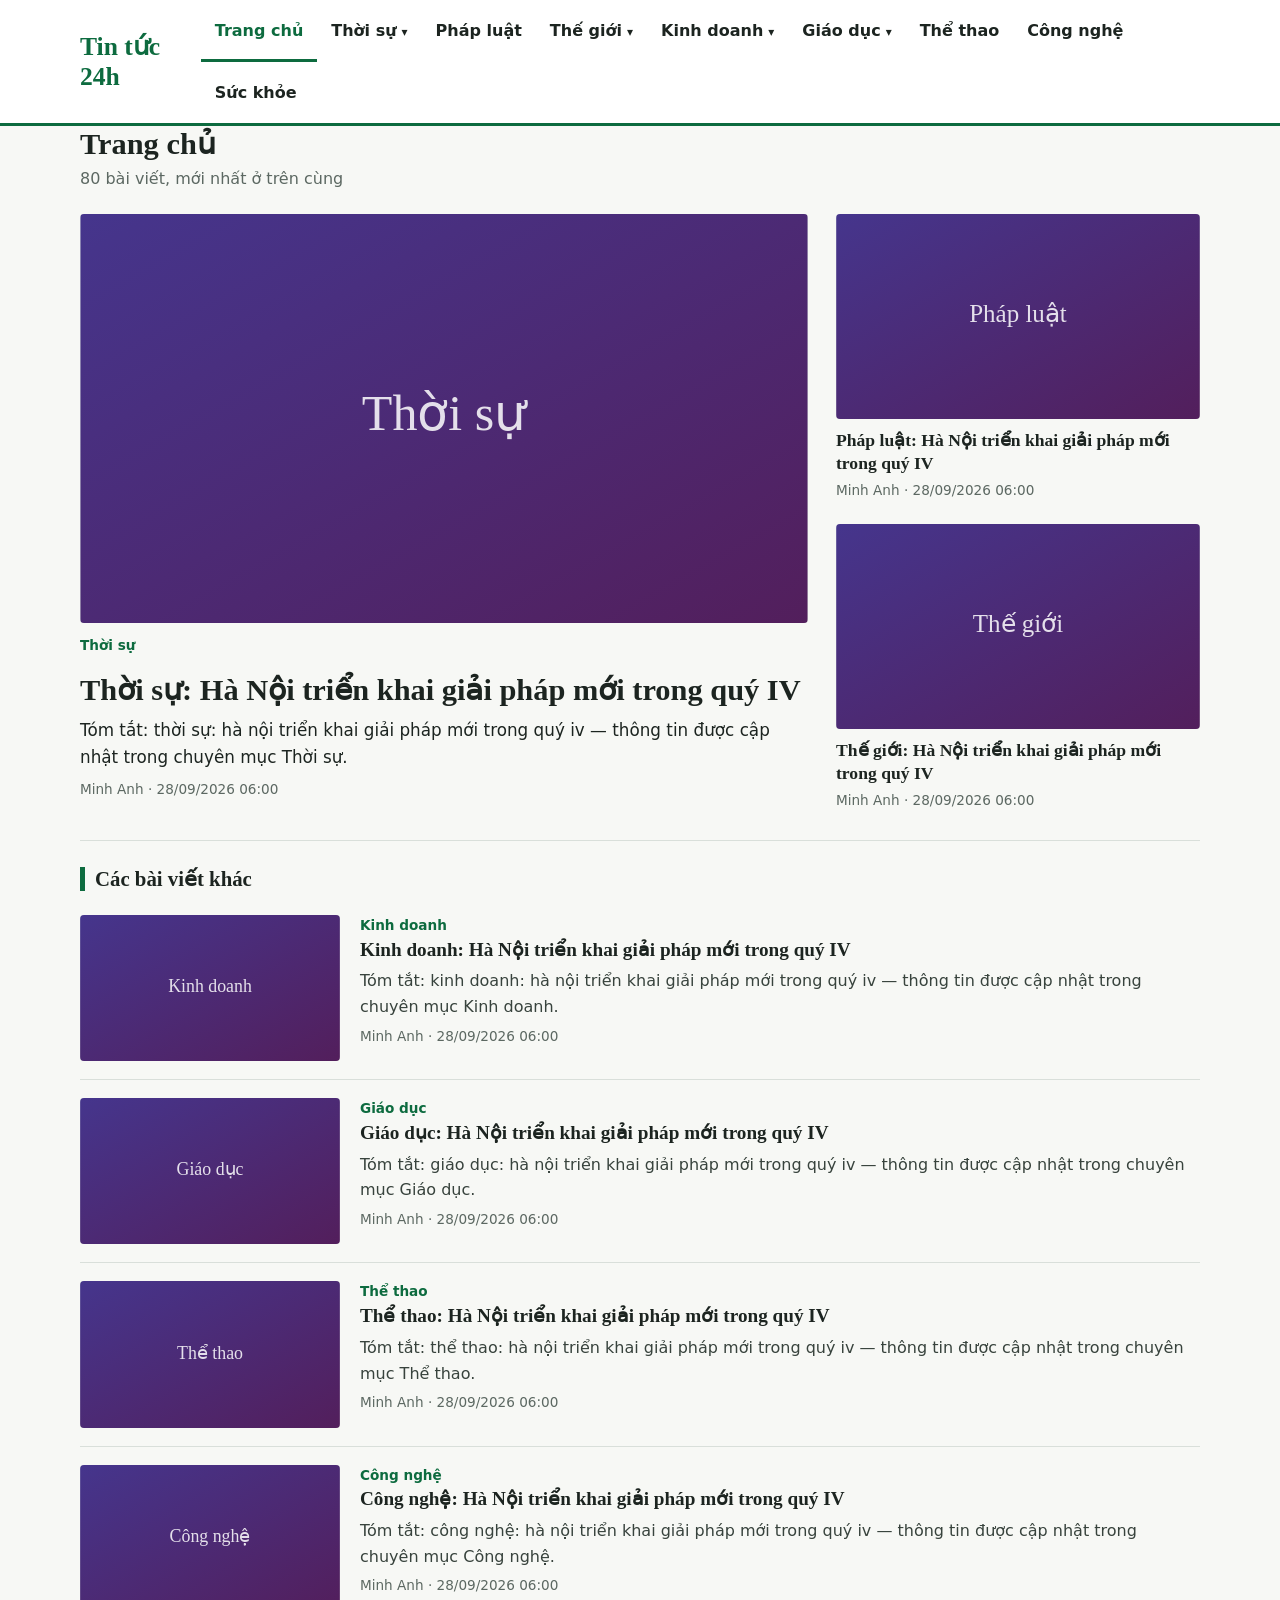
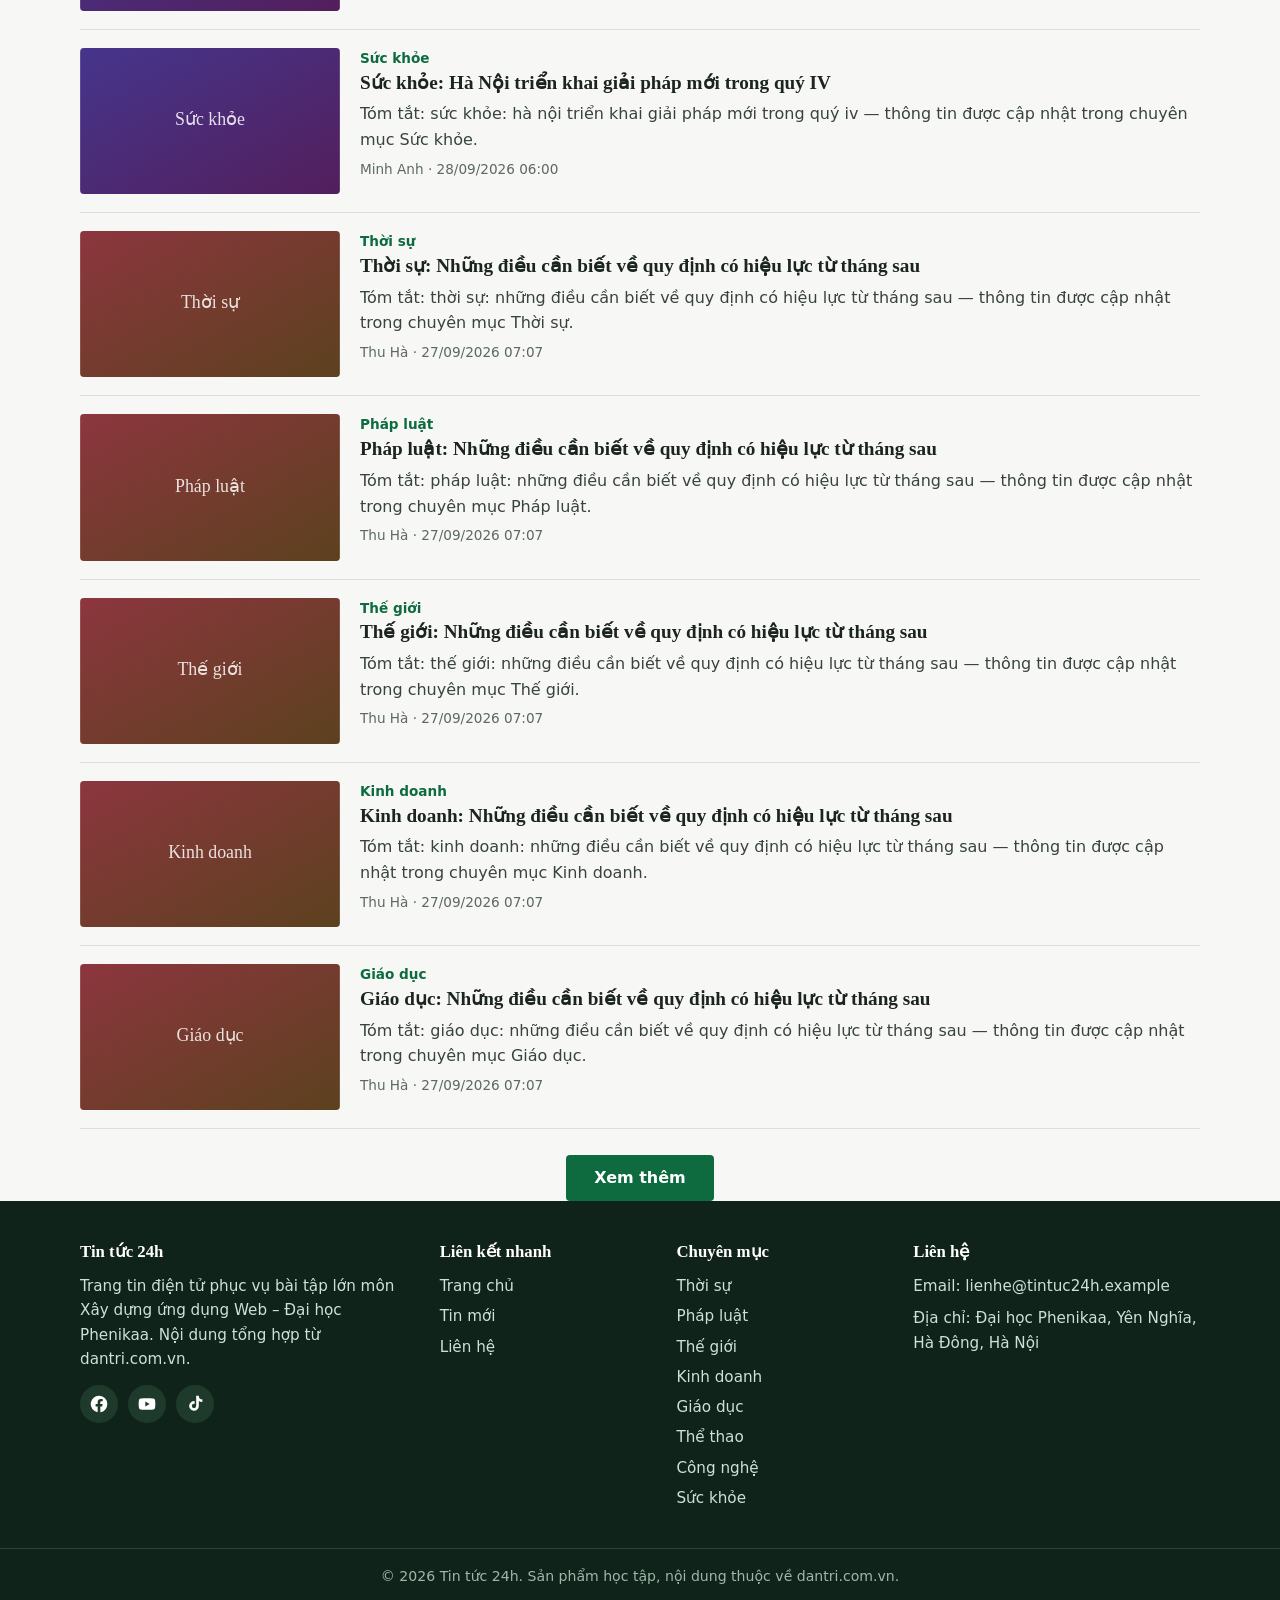
==== index.html @ d4d5749b "ud" ====
<!DOCTYPE html>
<html lang="vi">
<head>
  <meta charset="UTF-8">
  <meta name="viewport" content="width=device-width, initial-scale=1">
  <title>Tin tức 24h – Trang chủ</title>
  <style>
    :root {
      --green: #0d6b3f; --green-dark: #08502d; --ink: #1c2420; --muted: #5c6862;
      --line: #d9dfda; --paper: #f7f8f5; --white: #fff; --max: 1160px;
    }
    * { box-sizing: border-box; }
    html { scroll-behavior: smooth; }
    body { margin: 0; background: var(--paper); color: var(--ink);
      font: 16px/1.6 "Segoe UI", system-ui, -apple-system, Arial, sans-serif; }
    a { color: inherit; text-decoration: none; }
    img { display: block; max-width: 100%; }
    ul { list-style: none; margin: 0; padding: 0; }
    :focus-visible { outline: 3px solid var(--green); outline-offset: 2px; }
    .container { width: 100%; max-width: var(--max); margin: 0 auto; padding: 0 20px; }

    /* ---------- HEADER + NAVBAR ---------- */
    .site-header { background: var(--white); border-bottom: 3px solid var(--green); position: sticky; top: 0; z-index: 50; }
    .header-bar { display: flex; align-items: center; justify-content: space-between; min-height: 60px; }
    .logo { font: 700 1.6rem Georgia, "Times New Roman", serif; color: var(--green); }
    .nav-toggle { display: none; background: none; border: 1px solid var(--line); border-radius: 4px;
      padding: 8px 12px; font: inherit; font-weight: 600; cursor: pointer; color: var(--ink); }
    .nav-menu { display: flex; flex-wrap: wrap; }
    .nav-item { position: relative; }
    .nav-item > a { display: block; padding: 18px 14px; font-weight: 600; }
    .nav-item > a:hover, .nav-item > a.active { color: var(--green); box-shadow: inset 0 -3px 0 var(--green); }
    .has-children > a::after { content: "▾"; margin-left: 5px; font-size: .75em; }
    .sub-menu { display: none; position: absolute; left: 0; top: 100%; min-width: 190px; background: var(--white);
      border: 1px solid var(--line); border-top: 3px solid var(--green); box-shadow: 0 8px 18px rgba(0,0,0,.12); }
    .sub-menu a { display: block; padding: 10px 16px; border-bottom: 1px solid var(--line); }
    .sub-menu li:last-child a { border-bottom: 0; }
    .sub-menu a:hover, .sub-menu a.active { background: #e8f3ec; color: var(--green); }
    .has-children:hover > .sub-menu, .has-children:focus-within > .sub-menu { display: block; }

    /* ---------- NỘI DUNG ---------- */
    main { padding: 28px 0 48px; min-height: 60vh; }
    .page-title { font: 700 1.9rem Georgia, serif; margin: 0 0 4px; }
    .page-sub { color: var(--muted); margin: 0 0 22px; }
    .meta { color: var(--muted); font-size: .85rem; }
    .cat-tag { color: var(--green); font-weight: 600; font-size: .85rem; }
    .thumb { width: 100%; height: 100%; object-fit: cover; background: #dfe7e2; }
    .ratio { aspect-ratio: 16 / 9; overflow: hidden; border-radius: 4px; }

    /* Top Section: 1 lớn trái + 2 nhỏ phải */
    .top-section { display: grid; grid-template-columns: 2fr 1fr; gap: 28px; padding-bottom: 28px;
      border-bottom: 1px solid var(--line); }
    .featured h2 { font: 700 1.9rem/1.25 Georgia, serif; margin: 14px 0 8px; }
    .featured h2 a:hover, .small-post h3 a:hover, .list-item h3 a:hover { color: var(--green); }
    .featured p { margin: 0 0 8px; font-size: 1.05rem; }
    .side-posts { display: flex; flex-direction: column; gap: 22px; }
    .small-post h3 { font: 700 1.1rem/1.35 Georgia, serif; margin: 10px 0 4px; }

    /* Danh sách dọc */
    .list-title { font: 700 1.3rem Georgia, serif; margin: 26px 0 6px; padding-left: 10px; border-left: 5px solid var(--green); }
    .list-item { display: flex; gap: 20px; padding: 18px 0; border-bottom: 1px solid var(--line); }
    .list-item .ratio { flex: 0 0 260px; align-self: flex-start; }
    .list-item h3 { font: 700 1.2rem/1.35 Georgia, serif; margin: 0 0 6px; }
    .list-item p { margin: 0 0 6px; color: #38433d; }
    .load-more { display: block; margin: 26px auto 0; padding: 10px 28px; font: inherit; font-weight: 600;
      background: var(--green); color: #fff; border: 0; border-radius: 4px; cursor: pointer; }
    .load-more:hover { background: var(--green-dark); }
    .empty { padding: 48px 0; text-align: center; color: var(--muted); }

    /* ---------- FOOTER ---------- */
    .site-footer { background: #10231a; color: #cfe0d6; padding: 40px 0 0; }
    .footer-grid { display: grid; grid-template-columns: 1.6fr 1fr 1fr 1.4fr; gap: 32px; padding-bottom: 32px; }
    .site-footer h4 { color: #fff; font: 700 1.05rem Georgia, serif; margin: 0 0 12px; }
    .site-footer p { margin: 0 0 8px; font-size: .95rem; }
    .site-footer li { margin-bottom: 6px; font-size: .95rem; }
    .site-footer a:hover { color: #fff; text-decoration: underline; }
    .social { display: flex; gap: 10px; margin-top: 14px; }
    .social a { width: 38px; height: 38px; display: grid; place-items: center; border-radius: 50%; background: #1d3a2b; }
    .social a:hover { background: var(--green); text-decoration: none; }
    .social svg { width: 20px; height: 20px; fill: #fff; }
    .copyright { border-top: 1px solid #2a4538; padding: 16px 0; text-align: center; font-size: .88rem; color: #9fb7a9; }

    /* ---------- RESPONSIVE ---------- */
    @media (max-width: 900px) {
      .nav-toggle { display: block; }
      .nav-menu { display: none; flex-direction: column; width: 100%; padding-bottom: 8px; }
      .nav-menu.open { display: flex; }
      .header-bar { flex-wrap: wrap; padding: 8px 0; }
      .nav-item > a { padding: 12px 4px; border-top: 1px solid var(--line); }
      .nav-item > a:hover, .nav-item > a.active { box-shadow: none; }
      .has-children > a::after { content: none; }
      .sub-menu { display: block; position: static; border: 0; box-shadow: none; padding-left: 16px; min-width: 0; }
      .sub-menu a { border-bottom: 0; padding: 8px 4px; color: var(--muted); }
      .top-section { grid-template-columns: 1fr; }            /* 1 cột: featured → 2 bài nhỏ → danh sách */
      .side-posts { gap: 18px; }
      .footer-grid { grid-template-columns: 1fr 1fr; }
    }
    @media (max-width: 600px) {
      .featured h2 { font-size: 1.5rem; }
      .list-item { flex-direction: column; gap: 10px; }
      .list-item .ratio { flex: none; width: 100%; }
      .footer-grid { grid-template-columns: 1fr; }
    }
  </style>
</head>
<body>
  <header class="site-header">
    <div class="container header-bar">
      <a class="logo" href="#/">Tin tức 24h</a>
      <button class="nav-toggle" id="navToggle" aria-expanded="false" aria-controls="navMenu">☰ Menu</button>
      <nav aria-label="Chuyên mục" style="width:auto" id="navWrap">
        <ul class="nav-menu" id="navMenu"></ul>
      </nav>
    </div>
  </header>

  <main class="container" id="app" aria-live="polite"></main>

  <footer class="site-footer" id="lien-he">
    <div class="container footer-grid">
      <section>
        <h4>Tin tức 24h</h4>
        <p>Trang tin điện tử phục vụ bài tập lớn môn Xây dựng ứng dụng Web – Đại học Phenikaa. Nội dung tổng hợp từ dantri.com.vn.</p>
        <div class="social" aria-label="Mạng xã hội">
          <a href="https://facebook.com" target="_blank" rel="noopener" aria-label="Facebook"><svg viewBox="0 0 24 24"><path d="M22 12a10 10 0 1 0-11.6 9.9v-7H7.9V12h2.5V9.8c0-2.5 1.5-3.9 3.8-3.9 1.1 0 2.2.2 2.2.2v2.5h-1.3c-1.2 0-1.6.8-1.6 1.6V12h2.8l-.4 2.9h-2.3v7A10 10 0 0 0 22 12z"/></svg></a>
          <a href="https://youtube.com" target="_blank" rel="noopener" aria-label="YouTube"><svg viewBox="0 0 24 24"><path d="M21.6 7.2a2.5 2.5 0 0 0-1.8-1.8C18.2 5 12 5 12 5s-6.2 0-7.8.4A2.5 2.5 0 0 0 2.4 7.2C2 8.8 2 12 2 12s0 3.2.4 4.8a2.5 2.5 0 0 0 1.8 1.8C5.8 19 12 19 12 19s6.2 0 7.8-.4a2.5 2.5 0 0 0 1.8-1.8c.4-1.6.4-4.8.4-4.8s0-3.2-.4-4.8zM10 15V9l5.2 3z"/></svg></a>
          <a href="https://tiktok.com" target="_blank" rel="noopener" aria-label="TikTok"><svg viewBox="0 0 24 24"><path d="M16.6 2h-3.2v12.4a2.6 2.6 0 1 1-2.6-2.6c.3 0 .5 0 .8.1V8.6a5.8 5.8 0 1 0 5 5.8V8.3a7.2 7.2 0 0 0 4.2 1.3V6.4A4.2 4.2 0 0 1 16.6 2z"/></svg></a>
        </div>
      </section>
      <section>
        <h4>Liên kết nhanh</h4>
        <ul>
          <li><a href="#/">Trang chủ</a></li>
          <li><a href="#/tin-moi">Tin mới</a></li>
          <li><a href="#lien-he">Liên hệ</a></li>
        </ul>
      </section>
      <section>
        <h4>Chuyên mục</h4>
        <ul id="footerCats"></ul>
      </section>
      <section>
        <h4>Liên hệ</h4>
        <p>Email: <a href="mailto:lienhe@tintuc24h.example">lienhe@tintuc24h.example</a></p>
        <p>Địa chỉ: Đại học Phenikaa, Yên Nghĩa, Hà Đông, Hà Nội</p>
      </section>
    </div>
    <div class="copyright">© <span id="year"></span> Tin tức 24h. Sản phẩm học tập, nội dung thuộc về dantri.com.vn.</div>
  </footer>

  <script src="data.js"></script>
  <script>
    "use strict";

    const data = DataStore.init();
    const MENU = data.menu;
    const PAGE_SIZE = 10;            // số bài mỗi lần bấm "Xem thêm"
    const $ = id => document.getElementById(id);
    const norm = s => DataStore.slugify(s);

    /* ---------- Tiện ích ---------- */
    const esc = s => String(s).replace(/[&<>"']/g, c => ({ "&": "&amp;", "<": "&lt;", ">": "&gt;", '"': "&quot;", "'": "&#39;" }[c]));

    function formatDate(s) {                       // "2026-09-28 12:22" → "28/09/2026 12:22"
      const m = s.match(/(\d{4})-(\d{2})-(\d{2}) (\d{2}:\d{2})/);
      return m ? `${m[3]}/${m[2]}/${m[1]} ${m[4]}` : s;
    }

    /** Dữ liệu bài viết không có trường ảnh → sinh ảnh minh họa SVG ổn định theo id. */
    function thumb(post) {
      let h = 0; for (const ch of post.id) h = (h * 31 + ch.charCodeAt(0)) % 360;
      const label = esc((post.category[0] || "Tin").slice(0, 18));
      const svg = `<svg xmlns="http://www.w3.org/2000/svg" viewBox="0 0 640 360">` +
        `<defs><linearGradient id="g" x1="0" y1="0" x2="1" y2="1"><stop offset="0" stop-color="hsl(${h},45%,38%)"/>` +
        `<stop offset="1" stop-color="hsl(${(h + 40) % 360},50%,24%)"/></linearGradient></defs>` +
        `<rect width="640" height="360" fill="url(#g)"/>` +
        `<text x="320" y="190" fill="#fff" fill-opacity=".85" font-family="Georgia,serif" font-size="44" text-anchor="middle">${label}</text></svg>`;
      return "data:image/svg+xml;charset=utf-8," + encodeURIComponent(svg);
    }

    /* ---------- Menu ---------- */
    function findNode(id, list = MENU) {
      for (const n of list) {
        if (n.id === id) return n;
        const f = n.children && findNode(id, n.children);
        if (f) return f;
      }
      return null;
    }

    function renderNav() {
      const link = (n, cls = "") => `<a href="#/c/${esc(n.id)}" data-id="${esc(n.id)}" class="${cls}">${esc(n.title)}</a>`;
      $("navMenu").innerHTML =
        `<li class="nav-item"><a href="#/" data-id="home">Trang chủ</a></li>` +
        MENU.map(n => {
          const kids = n.children && n.children.length;
          return `<li class="nav-item${kids ? " has-children" : ""}">${link(n)}` +
            (kids ? `<ul class="sub-menu">${n.children.map(c => `<li>${link(c)}</li>`).join("")}</ul>` : "") + `</li>`;
        }).join("");
      $("footerCats").innerHTML = MENU.map(n => `<li>${link(n)}</li>`).join("");
    }

    /* ---------- Lọc bài viết ---------- */
    /** Chuyên mục cha gồm cả bài của chuyên mục con. So khớp theo tên đã bỏ dấu. */
    function getPosts(route) {
      const all = DataStore.getPosts().slice().sort((a, b) => b.publishedAt.localeCompare(a.publishedAt));
      if (route.type !== "category") return all;
      const names = new Set([route.node.title, ...(route.node.children || []).map(c => c.title)].map(norm));
      return all.filter(p => p.category.some(c => names.has(norm(c))));
    }

    function parseRoute() {
      const h = location.hash;
      const m = h.match(/^#\/c\/(.+)$/);
      if (m) {
        const node = findNode(decodeURIComponent(m[1]));
        if (node) return { type: "category", node, title: node.title };
      }
      if (h === "#/tin-moi") return { type: "latest", title: "Tin mới nhất" };
      return { type: "home", title: "Trang chủ" };
    }

    /* ---------- Render card ---------- */
    const imgTag = p => `<div class="ratio"><img class="thumb" loading="lazy" src="${thumb(p)}" alt="${esc(p.title)}"></div>`;
    const href = p => `detail.html?id=${encodeURIComponent(p.id)}`;
    const meta = p => `<div class="meta">${esc(p.author)} · ${formatDate(p.publishedAt)}</div>`;

    const featuredHTML = p => `<article class="featured">${imgTag(p)}
      <div class="cat-tag" style="margin-top:12px">${esc(p.category.join(" / "))}</div>
      <h2><a href="${href(p)}">${esc(p.title)}</a></h2><p>${esc(p.excerpt)}</p>${meta(p)}</article>`;

    const smallHTML = p => `<article class="small-post">${imgTag(p)}
      <h3><a href="${href(p)}">${esc(p.title)}</a></h3>${meta(p)}</article>`;

    const listItemHTML = p => `<article class="list-item">${imgTag(p)}
      <div><div class="cat-tag">${esc(p.category.join(" / "))}</div>
      <h3><a href="${href(p)}">${esc(p.title)}</a></h3><p>${esc(p.excerpt)}</p>${meta(p)}</div></article>`;

    /* ---------- Render trang ---------- */
    let shown = 0, rest = [];

    function render() {
      const route = parseRoute();
      const posts = getPosts(route);
      const activeId = route.type === "category" ? route.node.id : "home";

      document.querySelectorAll("#navMenu a, #footerCats a").forEach(a =>
        a.classList.toggle("active", a.dataset.id === activeId));
      document.title = `${route.title} – Tin tức 24h`;
      $("navMenu").classList.remove("open"); $("navToggle").setAttribute("aria-expanded", "false");
      window.scrollTo({ top: 0 });

      if (!posts.length) {
        $("app").innerHTML = `<h1 class="page-title">${esc(route.title)}</h1><p class="empty">Chưa có bài viết nào trong chuyên mục này. Hãy thêm bài bằng trang crawler.</p>`;
        return;
      }

      const [first, second, third] = posts;
      rest = posts.slice(3); shown = 0;

      $("app").innerHTML =
        `<h1 class="page-title">${esc(route.title)}</h1><p class="page-sub">${posts.length} bài viết, mới nhất ở trên cùng</p>` +
        `<section class="top-section" aria-label="Bài mới nhất">${featuredHTML(first)}` +
        `<div class="side-posts">${[second, third].filter(Boolean).map(smallHTML).join("")}</div></section>` +
        (rest.length ? `<h2 class="list-title">Các bài viết khác</h2><div id="list"></div><button class="load-more" id="moreBtn">Xem thêm</button>` : "");

      if (rest.length) { $("moreBtn").addEventListener("click", showMore); showMore(); }
    }

    function showMore() {
      const chunk = rest.slice(shown, shown + PAGE_SIZE);
      $("list").insertAdjacentHTML("beforeend", chunk.map(listItemHTML).join(""));
      shown += chunk.length;
      if (shown >= rest.length) $("moreBtn").hidden = true;
    }

    /* ---------- Khởi động ---------- */
    $("navToggle").addEventListener("click", () => {
      const open = $("navMenu").classList.toggle("open");
      $("navToggle").setAttribute("aria-expanded", String(open));
    });
    window.addEventListener("hashchange", () => { if (location.hash !== "#lien-he") render(); });
    $("year").textContent = new Date().getFullYear();
    renderNav();
    render();
  </script>
</body>
</html>
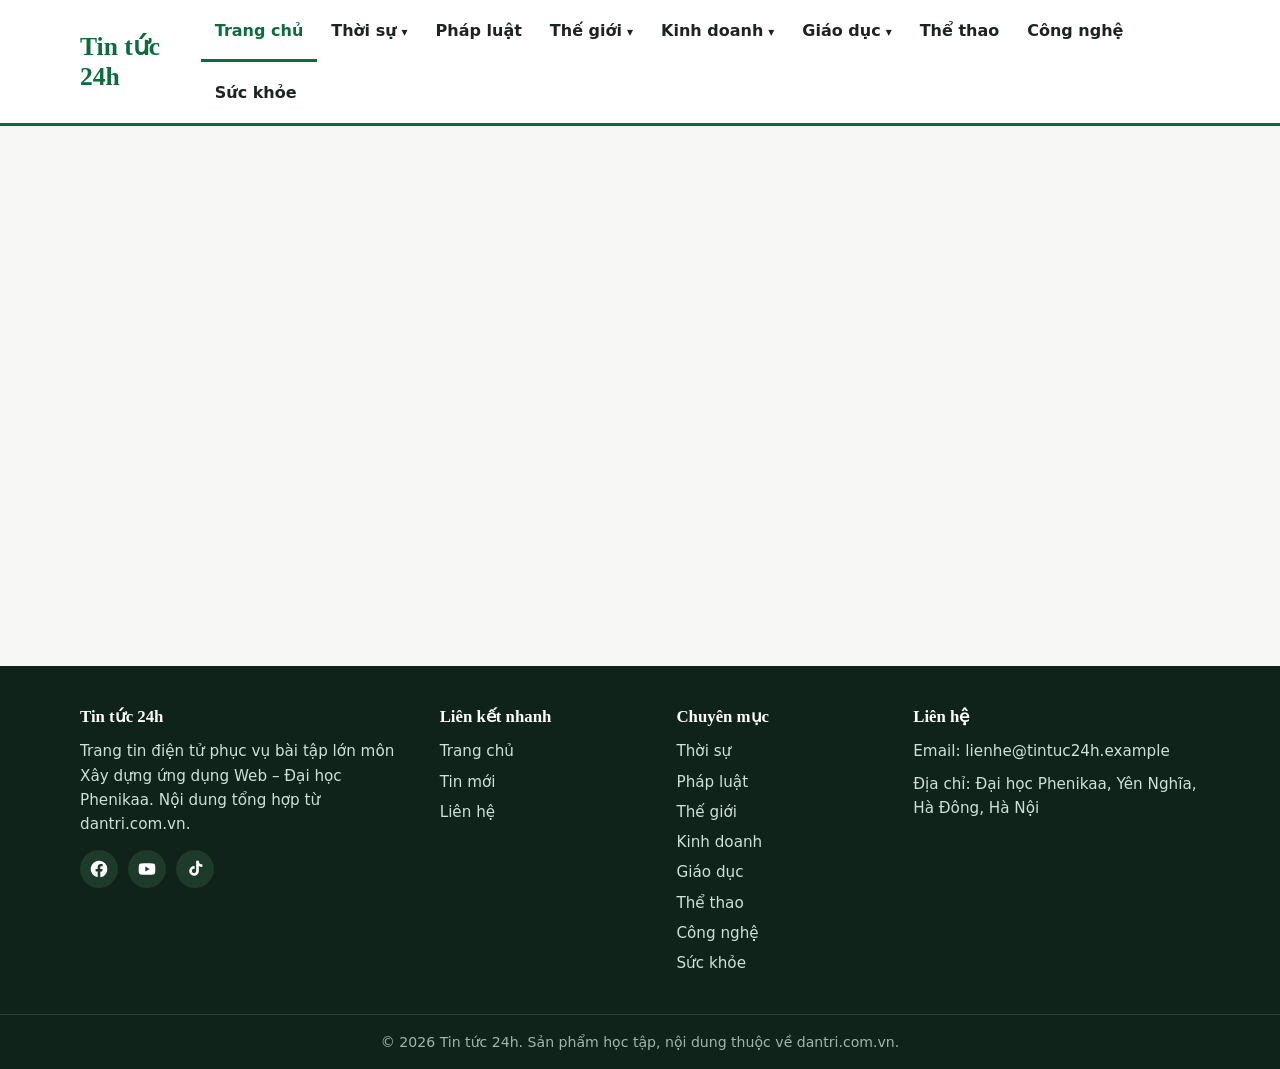
==== commit 07674ac4: "ud" ====
--- a/index.html
+++ b/index.html
@@ -166,7 +166,7 @@
     }
 
     /** Dữ liệu bài viết không có trường ảnh → sinh ảnh minh họa SVG ổn định theo id. */
-    function thumb(post) {
+    function placeholder(post) {
       let h = 0; for (const ch of post.id) h = (h * 31 + ch.charCodeAt(0)) % 360;
       const label = esc((post.category[0] || "Tin").slice(0, 18));
       const svg = `<svg xmlns="http://www.w3.org/2000/svg" viewBox="0 0 640 360">` +
@@ -176,6 +176,24 @@
         `<text x="320" y="190" fill="#fff" fill-opacity=".85" font-family="Georgia,serif" font-size="44" text-anchor="middle">${label}</text></svg>`;
       return "data:image/svg+xml;charset=utf-8," + encodeURIComponent(svg);
     }
+
+    /** Ảnh tải bằng Terminal: images/manifest.json { id: "images/<file>" } (rỗng nếu chưa có). */
+    let IMG_MAP = {};
+    const loadImageMap = () => fetch("images/manifest.json").then(r => r.ok ? r.json() : {}).catch(() => ({}));
+
+    /** Thứ tự ưu tiên: ảnh trong repo → link ảnh đã crawl → ảnh SVG minh họa. */
+    function thumb(post) { return IMG_MAP[post.id] || DataStore.getImage(post.id) || placeholder(post); }
+
+    /** Ảnh lỗi → thử bước tiếp theo trong chuỗi ưu tiên. */
+    document.addEventListener("error", e => {
+      const img = e.target;
+      if (img.tagName !== "IMG" || !img.dataset.id) return;
+      const post = DataStore.getPosts().find(p => p.id === img.dataset.id);
+      if (!post) return;
+      const remote = DataStore.getImage(post.id), step = Number(img.dataset.fb || 0);
+      if (step === 0 && remote && IMG_MAP[post.id]) { img.dataset.fb = 1; img.src = remote; }
+      else if (step < 2 && !img.src.startsWith("data:")) { img.dataset.fb = 2; img.src = placeholder(post); }
+    }, true);
 
     /* ---------- Menu ---------- */
     function findNode(id, list = MENU) {
@@ -220,7 +238,7 @@
     }
 
     /* ---------- Render card ---------- */
-    const imgTag = p => `<div class="ratio"><img class="thumb" loading="lazy" src="${thumb(p)}" alt="${esc(p.title)}"></div>`;
+    const imgTag = p => `<div class="ratio"><img class="thumb" loading="lazy" referrerpolicy="no-referrer" data-id="${esc(p.id)}" src="${thumb(p)}" alt="${esc(p.title)}"></div>`;
     const href = p => `detail.html?id=${encodeURIComponent(p.id)}`;
     const meta = p => `<div class="meta">${esc(p.author)} · ${formatDate(p.publishedAt)}</div>`;
 
@@ -281,7 +299,7 @@
     window.addEventListener("hashchange", () => { if (location.hash !== "#lien-he") render(); });
     $("year").textContent = new Date().getFullYear();
     renderNav();
-    render();
+    loadImageMap().then(m => { IMG_MAP = m; render(); });
   </script>
 </body>
 </html>
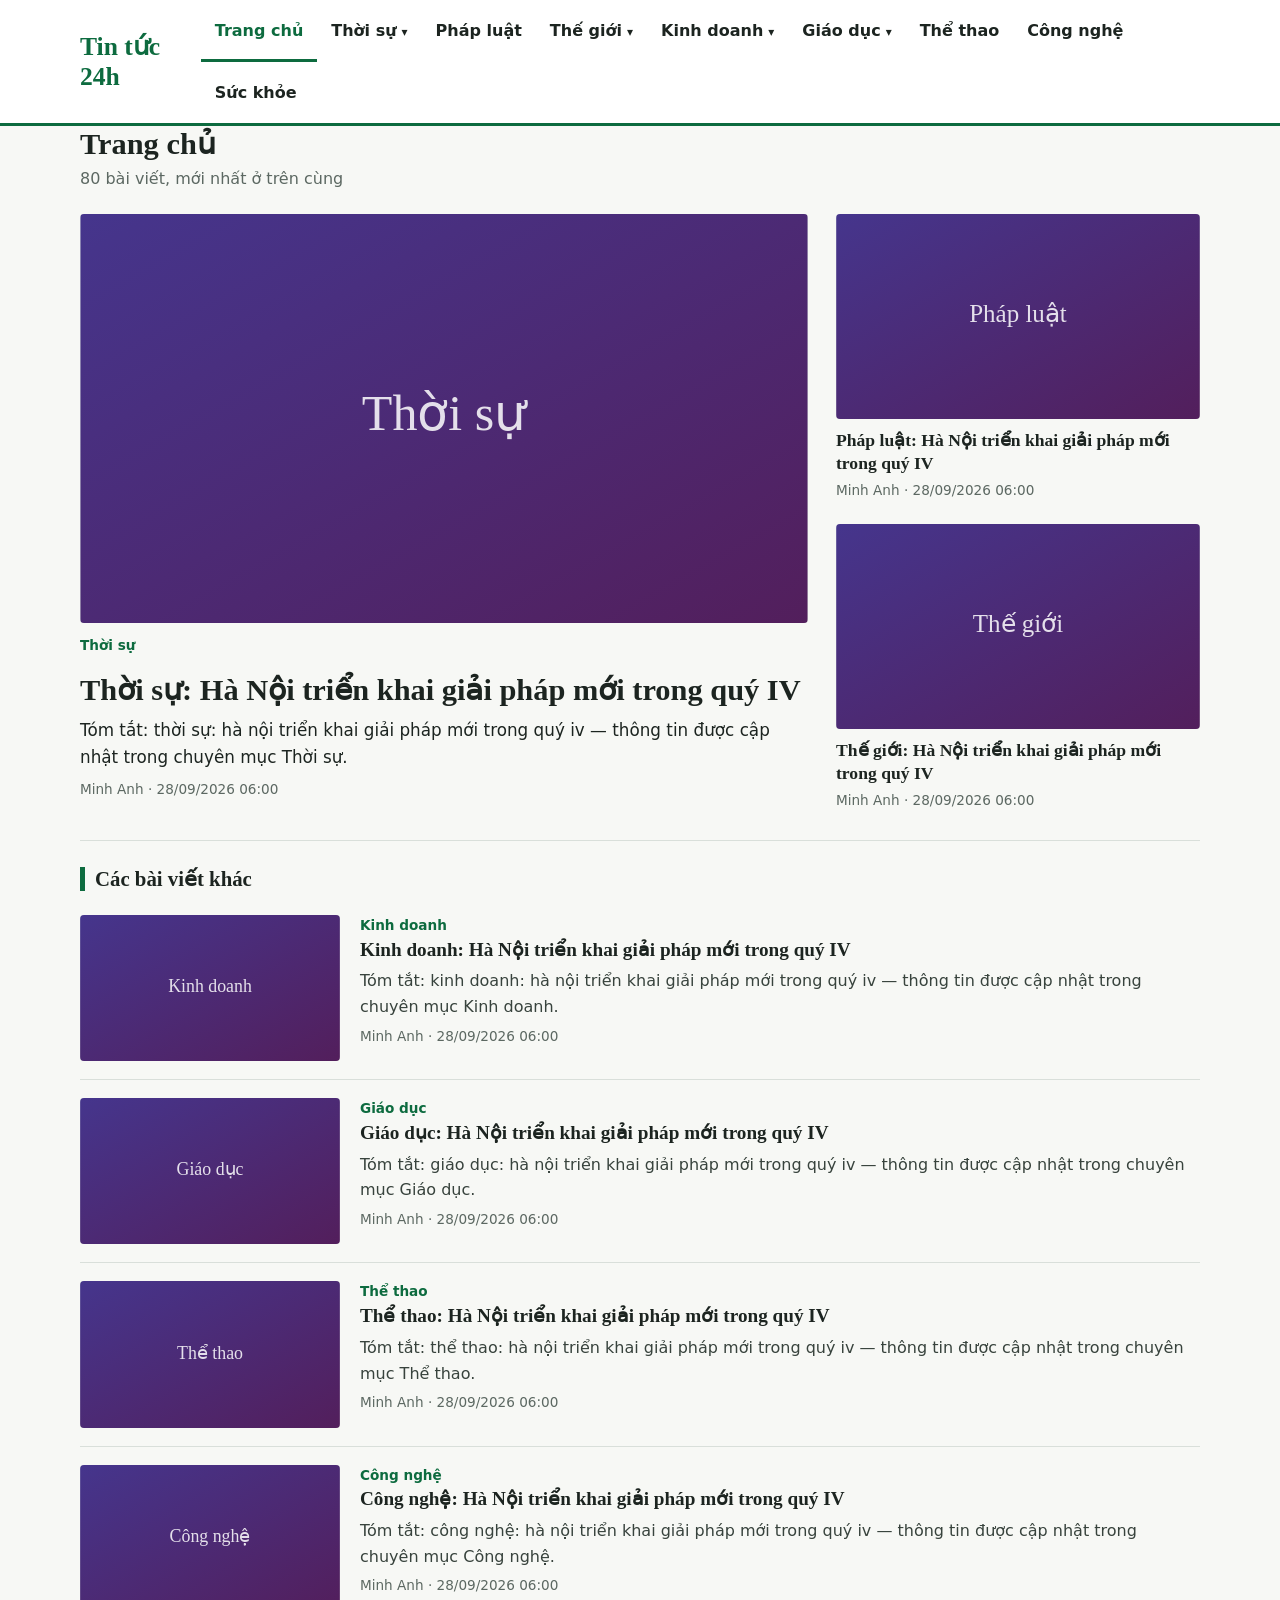
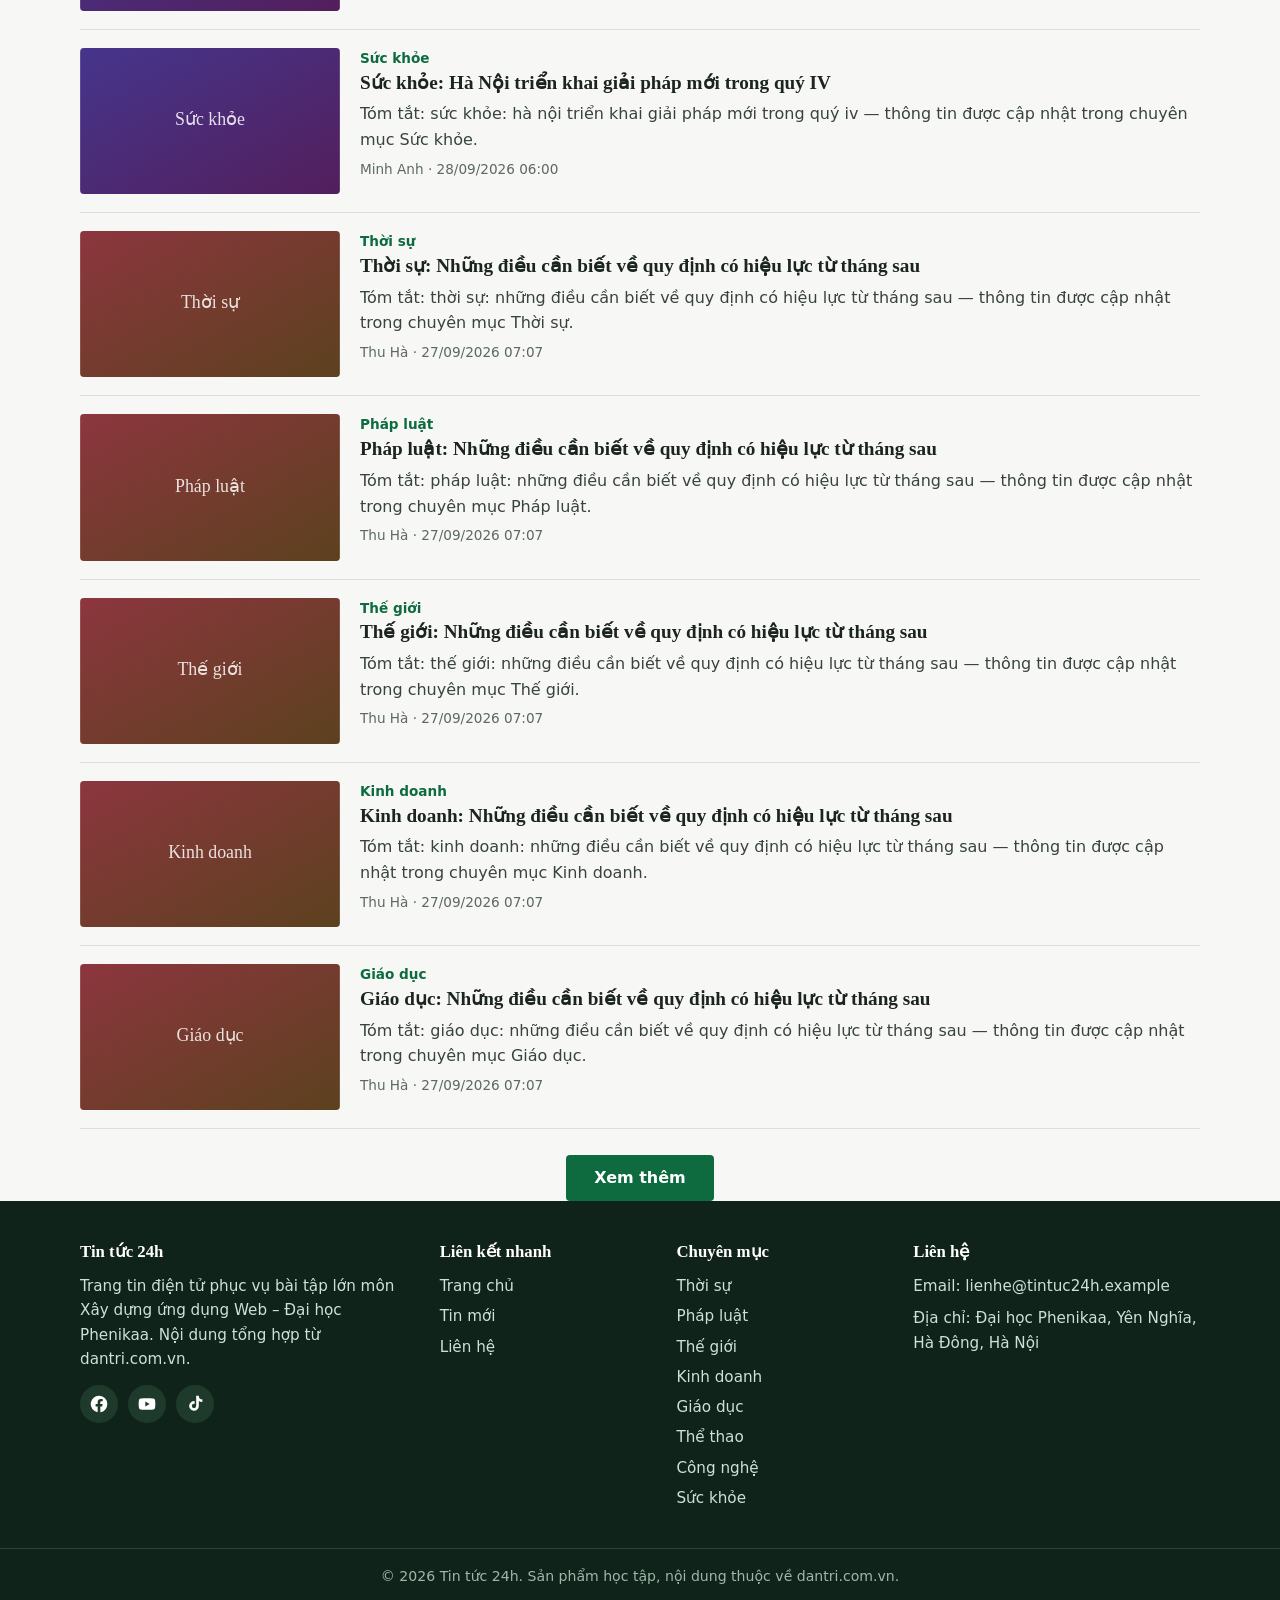
==== commit f783dab0: "ud" ====
--- a/index.html
+++ b/index.html
@@ -182,7 +182,19 @@
     const loadImageMap = () => fetch("images/manifest.json").then(r => r.ok ? r.json() : {}).catch(() => ({}));
 
     /** Thứ tự ưu tiên: ảnh trong repo → link ảnh đã crawl → ảnh SVG minh họa. */
-    function thumb(post) { return IMG_MAP[post.id] || DataStore.getImage(post.id) || placeholder(post); }
+    function thumb(post) {
+      return IMG_MAP[post.id] || topicImage(post) || DataStore.getImage(post.id) || placeholder(post);
+    }
+
+    /** Ảnh theo chuyên mục (images/manifest.json: "cat:<id menu>": [ảnh...]) — mỗi bài một ảnh ổn định theo id. */
+    function topicImage(post) {
+      let h = 0; for (const ch of post.id) h = (h * 31 + ch.charCodeAt(0)) >>> 0;
+      for (const c of post.category) {
+        const list = IMG_MAP["cat:" + DataStore.slugify(c)];
+        if (Array.isArray(list) && list.length) return list[h % list.length];
+      }
+      return "";
+    }
 
     /** Ảnh lỗi → thử bước tiếp theo trong chuỗi ưu tiên. */
     document.addEventListener("error", e => {
@@ -191,7 +203,7 @@
       const post = DataStore.getPosts().find(p => p.id === img.dataset.id);
       if (!post) return;
       const remote = DataStore.getImage(post.id), step = Number(img.dataset.fb || 0);
-      if (step === 0 && remote && IMG_MAP[post.id]) { img.dataset.fb = 1; img.src = remote; }
+      if (step === 0 && remote && thumb(post) !== remote) { img.dataset.fb = 1; img.src = remote; }
       else if (step < 2 && !img.src.startsWith("data:")) { img.dataset.fb = 2; img.src = placeholder(post); }
     }, true);
 
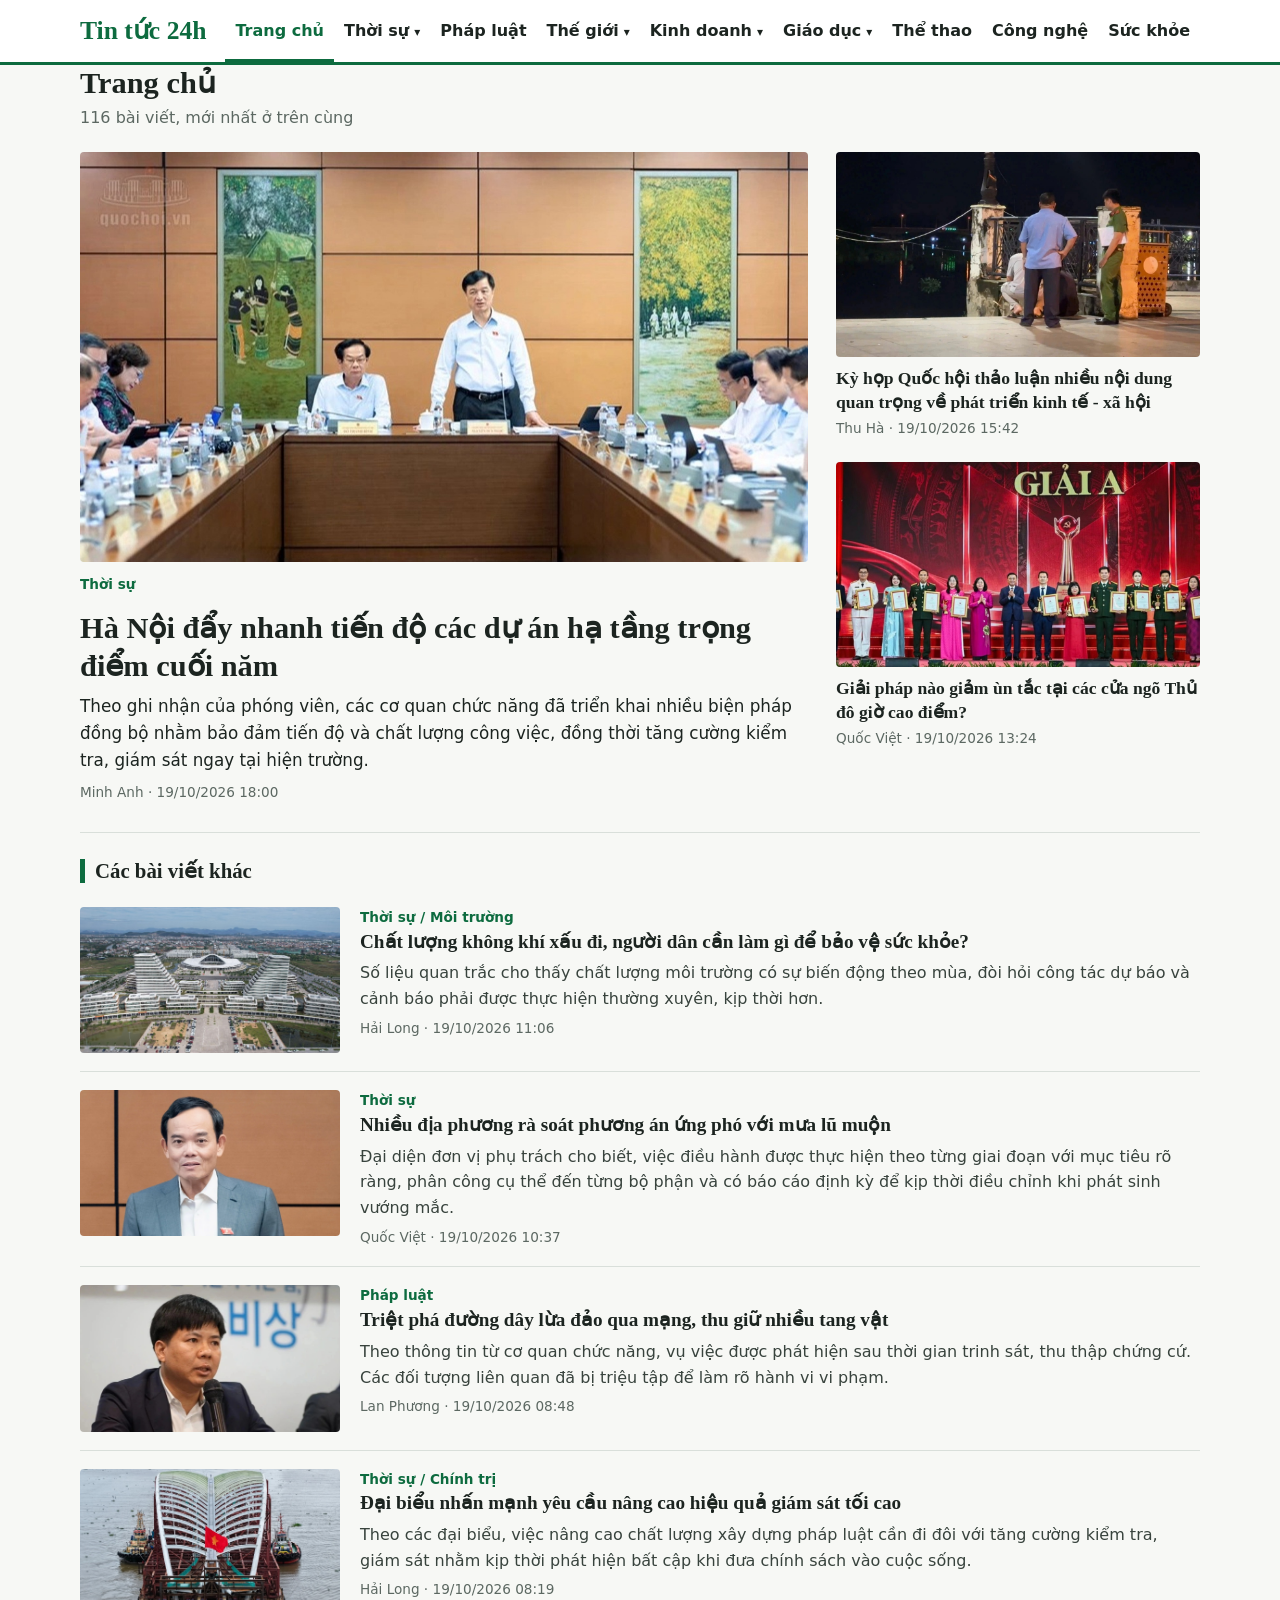
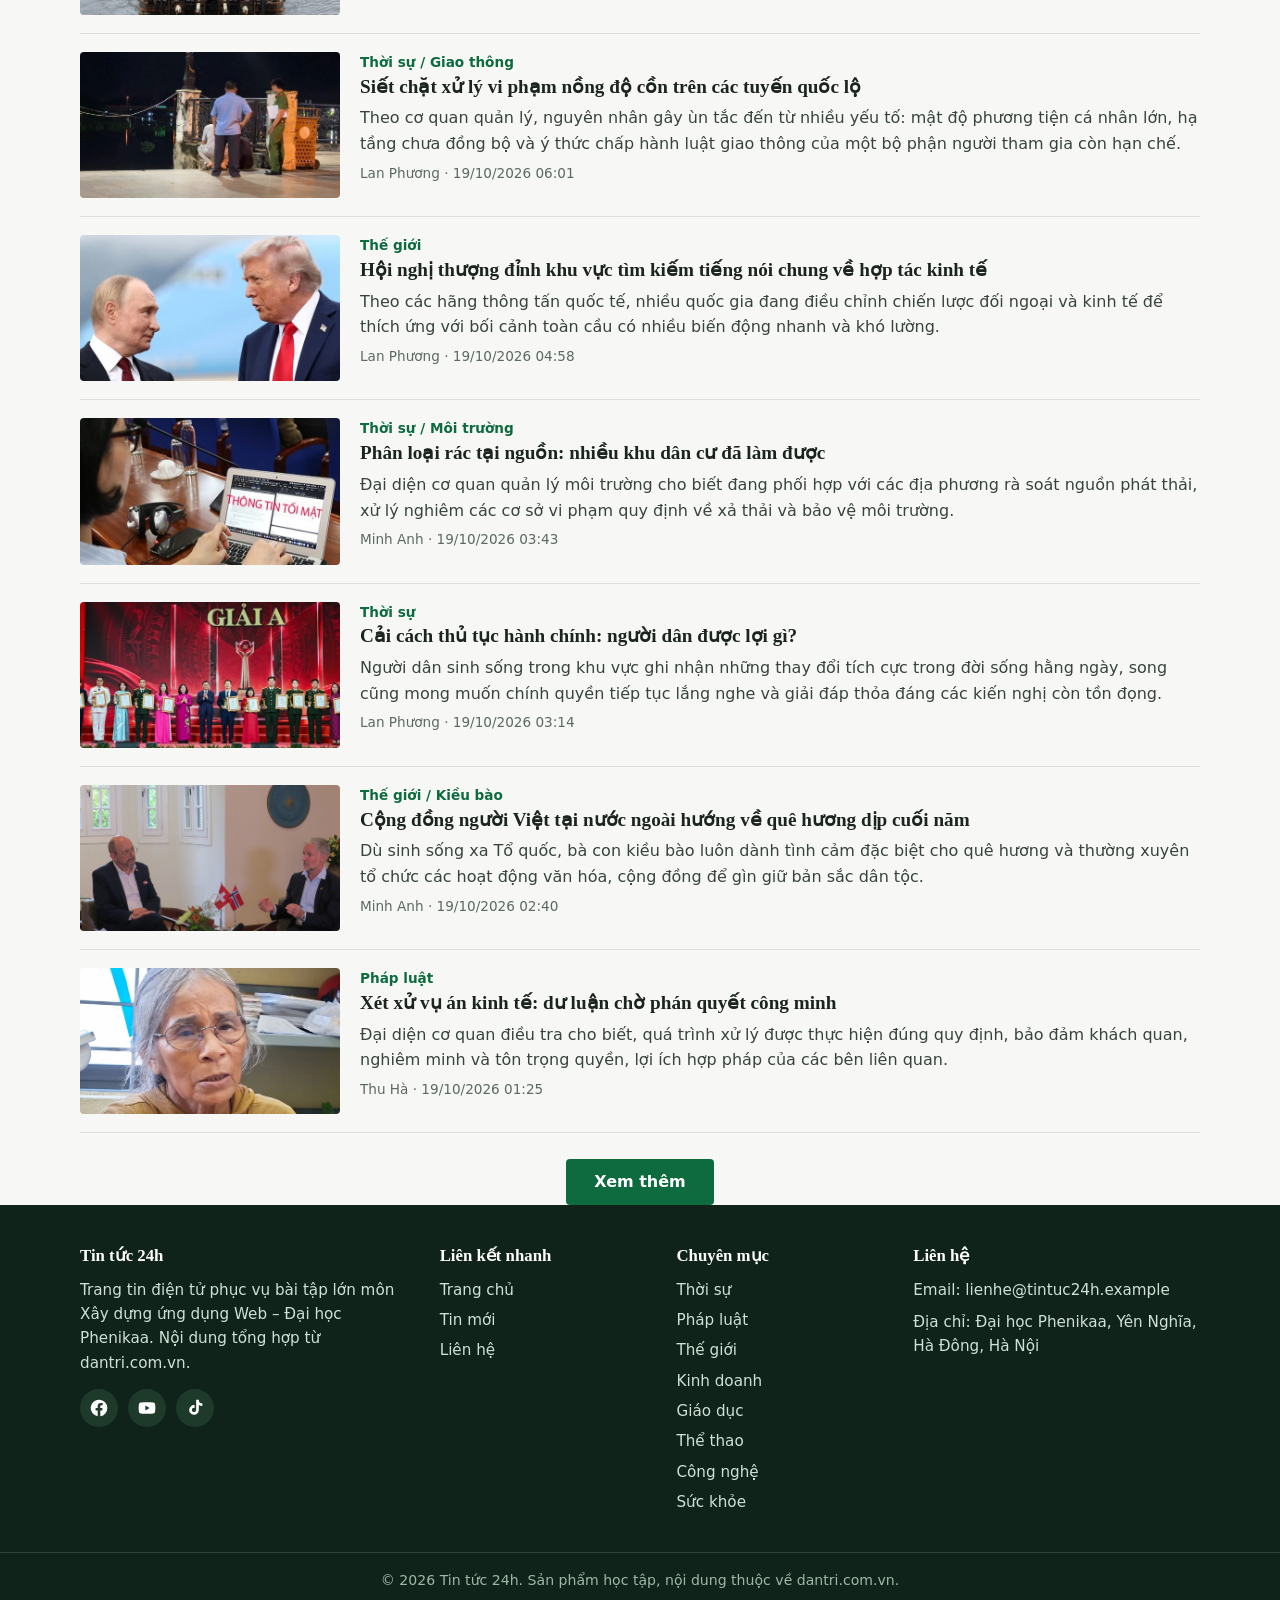
==== commit 2e262525: "ud" ====
--- a/index.html
+++ b/index.html
@@ -22,12 +22,12 @@
     /* ---------- HEADER + NAVBAR ---------- */
     .site-header { background: var(--white); border-bottom: 3px solid var(--green); position: sticky; top: 0; z-index: 50; }
     .header-bar { display: flex; align-items: center; justify-content: space-between; min-height: 60px; }
-    .logo { font: 700 1.6rem Georgia, "Times New Roman", serif; color: var(--green); }
+    .logo { white-space: nowrap; margin-right: 12px; font: 700 1.6rem Georgia, "Times New Roman", serif; color: var(--green); }
     .nav-toggle { display: none; background: none; border: 1px solid var(--line); border-radius: 4px;
       padding: 8px 12px; font: inherit; font-weight: 600; cursor: pointer; color: var(--ink); }
     .nav-menu { display: flex; flex-wrap: wrap; }
     .nav-item { position: relative; }
-    .nav-item > a { display: block; padding: 18px 14px; font-weight: 600; }
+    .nav-item > a { display: block; padding: 18px 10px; font-weight: 600; white-space: nowrap; }
     .nav-item > a:hover, .nav-item > a.active { color: var(--green); box-shadow: inset 0 -3px 0 var(--green); }
     .has-children > a::after { content: "▾"; margin-left: 5px; font-size: .75em; }
     .sub-menu { display: none; position: absolute; left: 0; top: 100%; min-width: 190px; background: var(--white);
@@ -147,7 +147,7 @@
     <div class="copyright">© <span id="year"></span> Tin tức 24h. Sản phẩm học tập, nội dung thuộc về dantri.com.vn.</div>
   </footer>
 
-  <script src="data.js"></script>
+  <script src="data.js?v=3"></script>
   <script>
     "use strict";
 
@@ -168,7 +168,7 @@
     /** Dữ liệu bài viết không có trường ảnh → sinh ảnh minh họa SVG ổn định theo id. */
     function placeholder(post) {
       let h = 0; for (const ch of post.id) h = (h * 31 + ch.charCodeAt(0)) % 360;
-      const label = esc((post.category[0] || "Tin").slice(0, 18));
+      const label = esc((post.category[post.category.length - 1] || "Tin").slice(0, 18));
       const svg = `<svg xmlns="http://www.w3.org/2000/svg" viewBox="0 0 640 360">` +
         `<defs><linearGradient id="g" x1="0" y1="0" x2="1" y2="1"><stop offset="0" stop-color="hsl(${h},45%,38%)"/>` +
         `<stop offset="1" stop-color="hsl(${(h + 40) % 360},50%,24%)"/></linearGradient></defs>` +
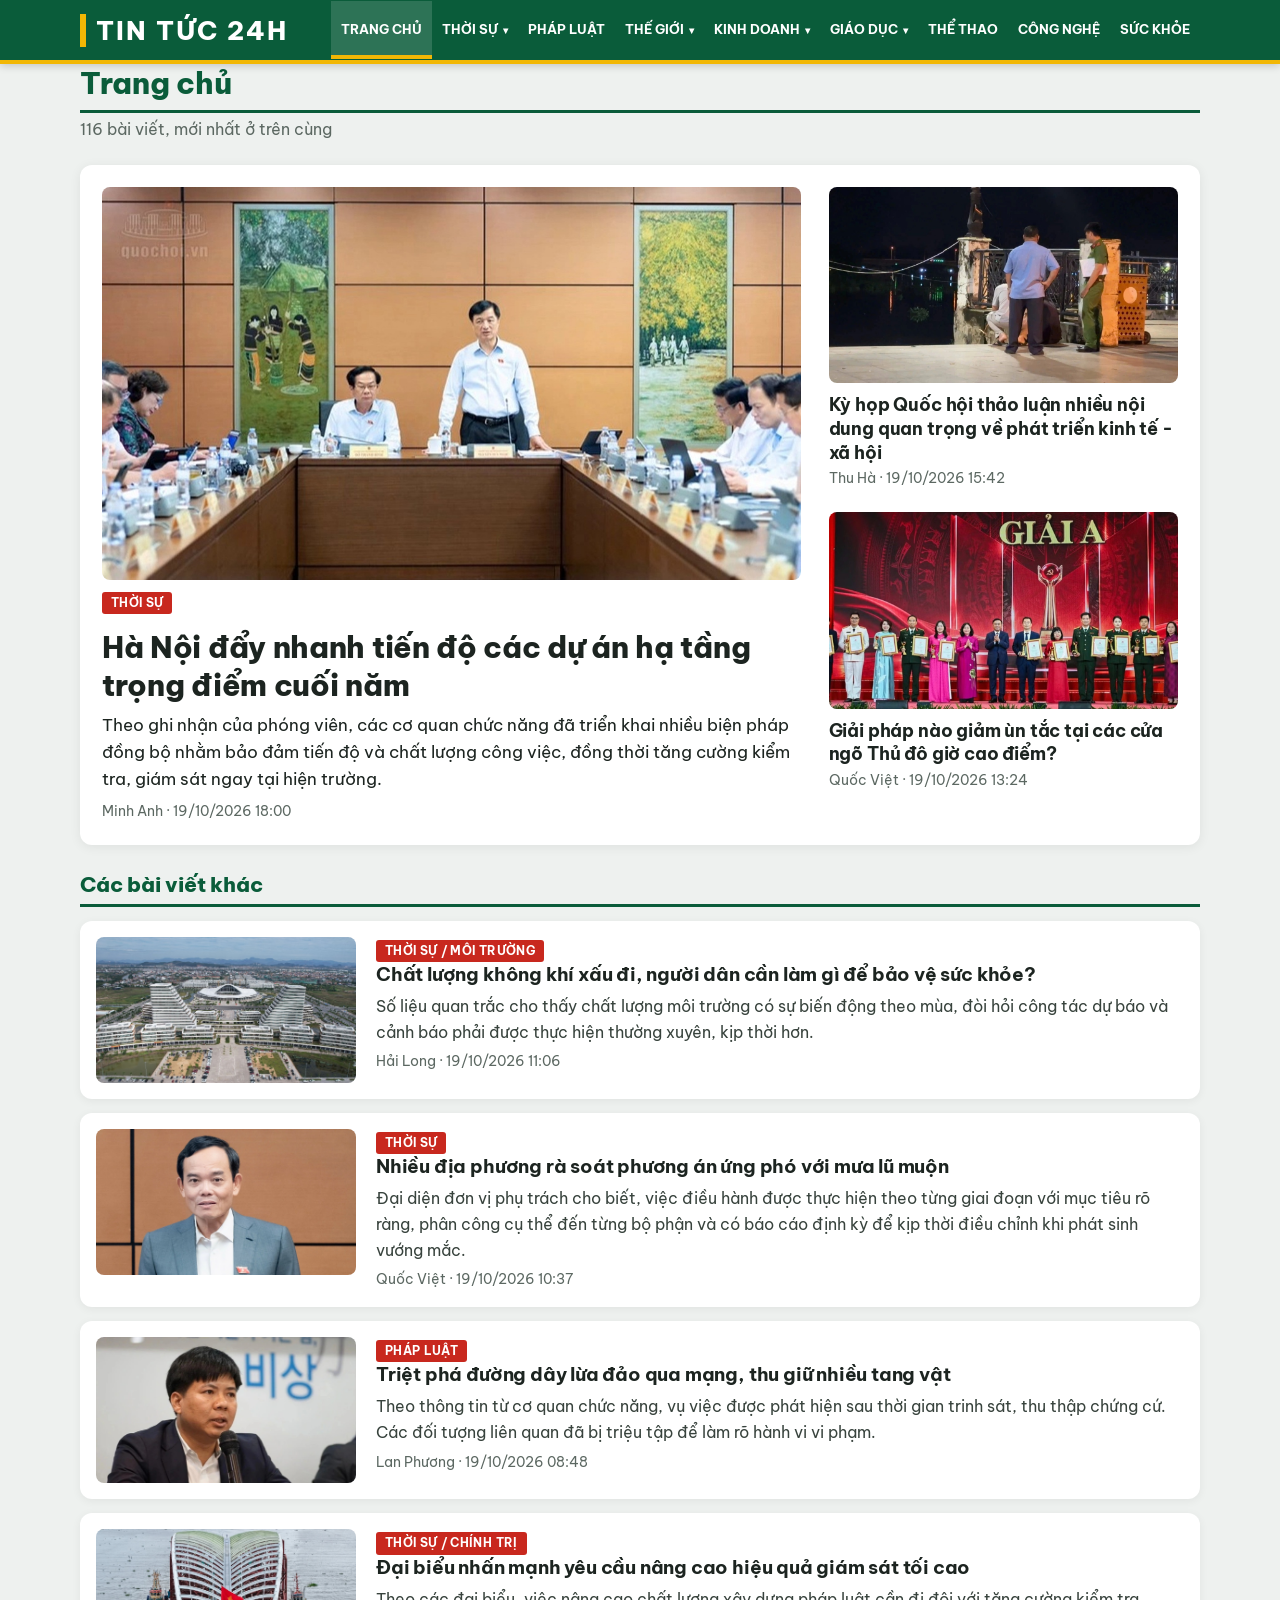
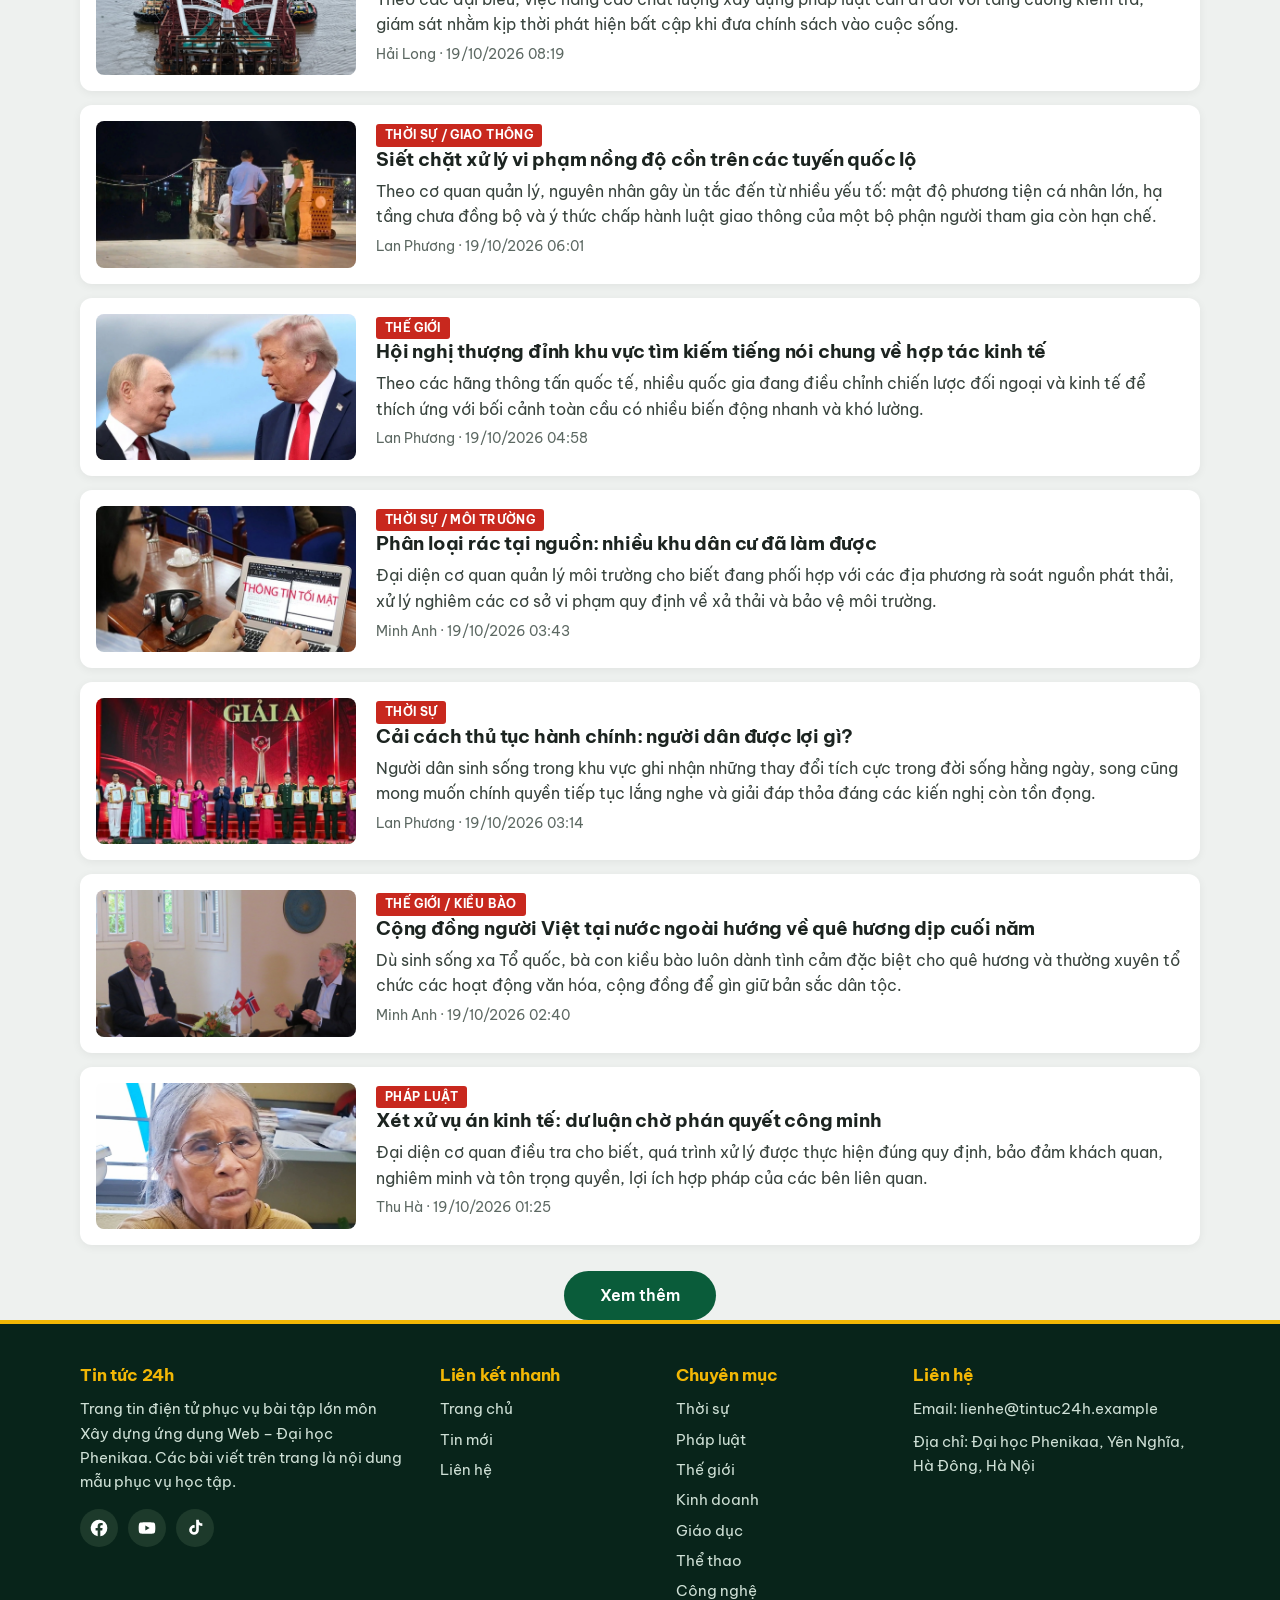
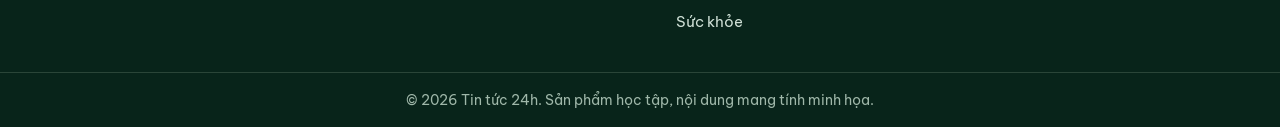
==== commit 95b3245c: "ud" ====
--- a/index.html
+++ b/index.html
@@ -101,6 +101,8 @@
       .footer-grid { grid-template-columns: 1fr; }
     }
   </style>
+<link rel="preconnect" href="https://fonts.googleapis.com"><link href="https://fonts.googleapis.com/css2?family=Be+Vietnam+Pro:wght@400;600;700;800&display=swap" rel="stylesheet">
+  <link rel="stylesheet" href="theme.css?v=4">
 </head>
 <body>
   <header class="site-header">
@@ -119,7 +121,7 @@
     <div class="container footer-grid">
       <section>
         <h4>Tin tức 24h</h4>
-        <p>Trang tin điện tử phục vụ bài tập lớn môn Xây dựng ứng dụng Web – Đại học Phenikaa. Nội dung tổng hợp từ dantri.com.vn.</p>
+        <p>Trang tin điện tử phục vụ bài tập lớn môn Xây dựng ứng dụng Web – Đại học Phenikaa. Các bài viết trên trang là nội dung mẫu phục vụ học tập.</p>
         <div class="social" aria-label="Mạng xã hội">
           <a href="https://facebook.com" target="_blank" rel="noopener" aria-label="Facebook"><svg viewBox="0 0 24 24"><path d="M22 12a10 10 0 1 0-11.6 9.9v-7H7.9V12h2.5V9.8c0-2.5 1.5-3.9 3.8-3.9 1.1 0 2.2.2 2.2.2v2.5h-1.3c-1.2 0-1.6.8-1.6 1.6V12h2.8l-.4 2.9h-2.3v7A10 10 0 0 0 22 12z"/></svg></a>
           <a href="https://youtube.com" target="_blank" rel="noopener" aria-label="YouTube"><svg viewBox="0 0 24 24"><path d="M21.6 7.2a2.5 2.5 0 0 0-1.8-1.8C18.2 5 12 5 12 5s-6.2 0-7.8.4A2.5 2.5 0 0 0 2.4 7.2C2 8.8 2 12 2 12s0 3.2.4 4.8a2.5 2.5 0 0 0 1.8 1.8C5.8 19 12 19 12 19s6.2 0 7.8-.4a2.5 2.5 0 0 0 1.8-1.8c.4-1.6.4-4.8.4-4.8s0-3.2-.4-4.8zM10 15V9l5.2 3z"/></svg></a>
@@ -144,10 +146,10 @@
         <p>Địa chỉ: Đại học Phenikaa, Yên Nghĩa, Hà Đông, Hà Nội</p>
       </section>
     </div>
-    <div class="copyright">© <span id="year"></span> Tin tức 24h. Sản phẩm học tập, nội dung thuộc về dantri.com.vn.</div>
+    <div class="copyright">© <span id="year"></span> Tin tức 24h. Sản phẩm học tập, nội dung mang tính minh họa.</div>
   </footer>
 
-  <script src="data.js?v=3"></script>
+  <script src="data.js?v=4"></script>
   <script>
     "use strict";
 
--- a/theme.css
+++ b/theme.css
@@ -0,0 +1,36 @@
+/* theme.css – lớp giao diện mới, nạp SAU style cũ trong mỗi trang */
+:root{--green:#0a5c3a;--green-dark:#063d27;--gold:#f2b705;--red:#c8281e;--paper:#eef1ef;--line:#dde3df}
+body{background:var(--paper);font-family:"Be Vietnam Pro","Segoe UI",Roboto,Arial,sans-serif}
+h1,h2,h3,.logo,.page-title,.list-title,.site-footer h4,.side h2{font-family:"Be Vietnam Pro","Segoe UI",Roboto,Arial,sans-serif!important;letter-spacing:-.01em}
+/* Header xanh đậm, chữ trắng */
+.site-header{background:var(--green);border-bottom:4px solid var(--gold);box-shadow:0 2px 8px rgba(0,0,0,.18)}
+.logo{color:#fff;text-transform:uppercase;letter-spacing:.08em!important;font-weight:800;border-left:6px solid var(--gold);padding-left:10px}
+.nav-item>a{color:#fff;text-transform:uppercase;font-size:.84rem;font-weight:700}
+.nav-item>a:hover,.nav-item>a.active{color:#fff;background:rgba(255,255,255,.14);box-shadow:inset 0 -4px 0 var(--gold)}
+.sub-menu{border-top:3px solid var(--gold)}
+.sub-menu a{color:var(--ink);text-transform:none;font-size:.92rem}
+.nav-toggle{background:transparent;color:#fff;border-color:rgba(255,255,255,.5)}
+/* Tiêu đề trang & mục */
+.page-title{font-weight:800;color:var(--green);border-bottom:3px solid var(--green);padding-bottom:8px;display:block}
+.list-title{border-left:0;padding:0 0 6px;border-bottom:3px solid var(--green);color:var(--green);font-weight:800}
+.cat-tag{display:inline-block;background:var(--red);color:#fff;padding:2px 9px;border-radius:3px;font-size:.72rem;font-weight:700;text-transform:uppercase;letter-spacing:.03em}
+/* Thẻ bài viết: nền trắng, bo góc, đổ bóng */
+.top-section{background:#fff;padding:22px;border:0;border-radius:12px;box-shadow:0 2px 12px rgba(0,0,0,.07)}
+.list-item{background:#fff;padding:16px;margin-top:14px;border:0;border-radius:12px;box-shadow:0 2px 10px rgba(0,0,0,.06);transition:box-shadow .2s}
+.list-item:hover{box-shadow:0 6px 18px rgba(0,0,0,.12)}
+.ratio{border-radius:8px}
+.featured h2{font-weight:800;font-size:1.9rem}
+.small-post h3,.list-item h3{font-weight:700}
+.featured h2 a:hover,.small-post h3 a:hover,.list-item h3 a:hover,.rel a:hover h3{color:var(--red)}
+.load-more{background:var(--green);border-radius:30px;padding:12px 36px}
+/* Trang chi tiết */
+.layout>.article,.layout>.side{background:#fff;border-radius:12px;padding:28px;box-shadow:0 2px 12px rgba(0,0,0,.07);align-self:start}
+.article h1{font-weight:800;font-size:2.1rem}
+.sapo{border-left:5px solid var(--gold);padding-left:14px;color:#26332c}
+.body h2{font-size:1.3rem;font-weight:800;color:var(--green);margin:1.6em 0 .6em;padding-bottom:6px;border-bottom:2px solid var(--line)}
+.body p{font-size:1.1rem;color:#222b26}
+.side h2{border-left:0;border-bottom:3px solid var(--green);color:var(--green);padding:0 0 8px;font-weight:800}
+.rel .ratio{border-radius:6px}
+.site-footer{background:#08241a;border-top:4px solid var(--gold)}
+.site-footer h4{color:var(--gold)}
+@media(max-width:900px){.nav-item>a{border-top:1px solid rgba(255,255,255,.2)}.sub-menu a{color:#d7ecdf}.layout>.article,.layout>.side{padding:18px}}
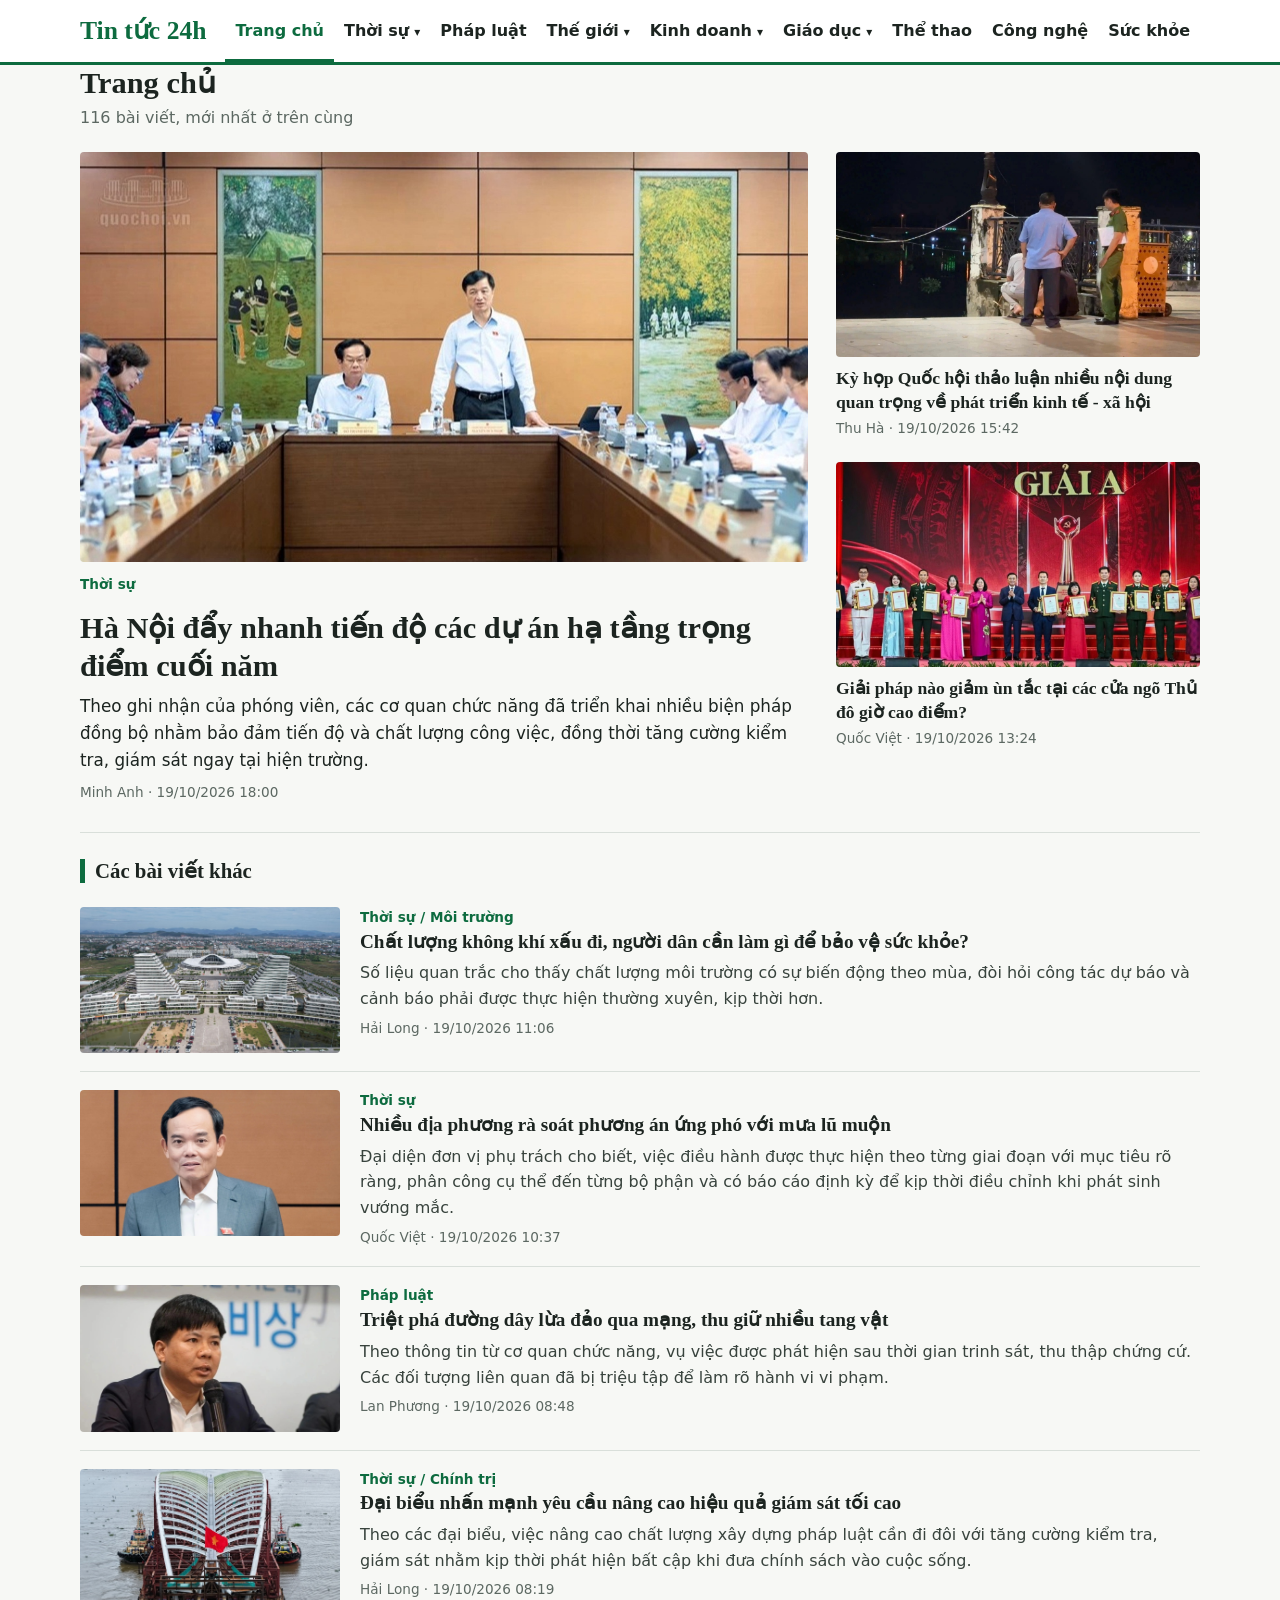
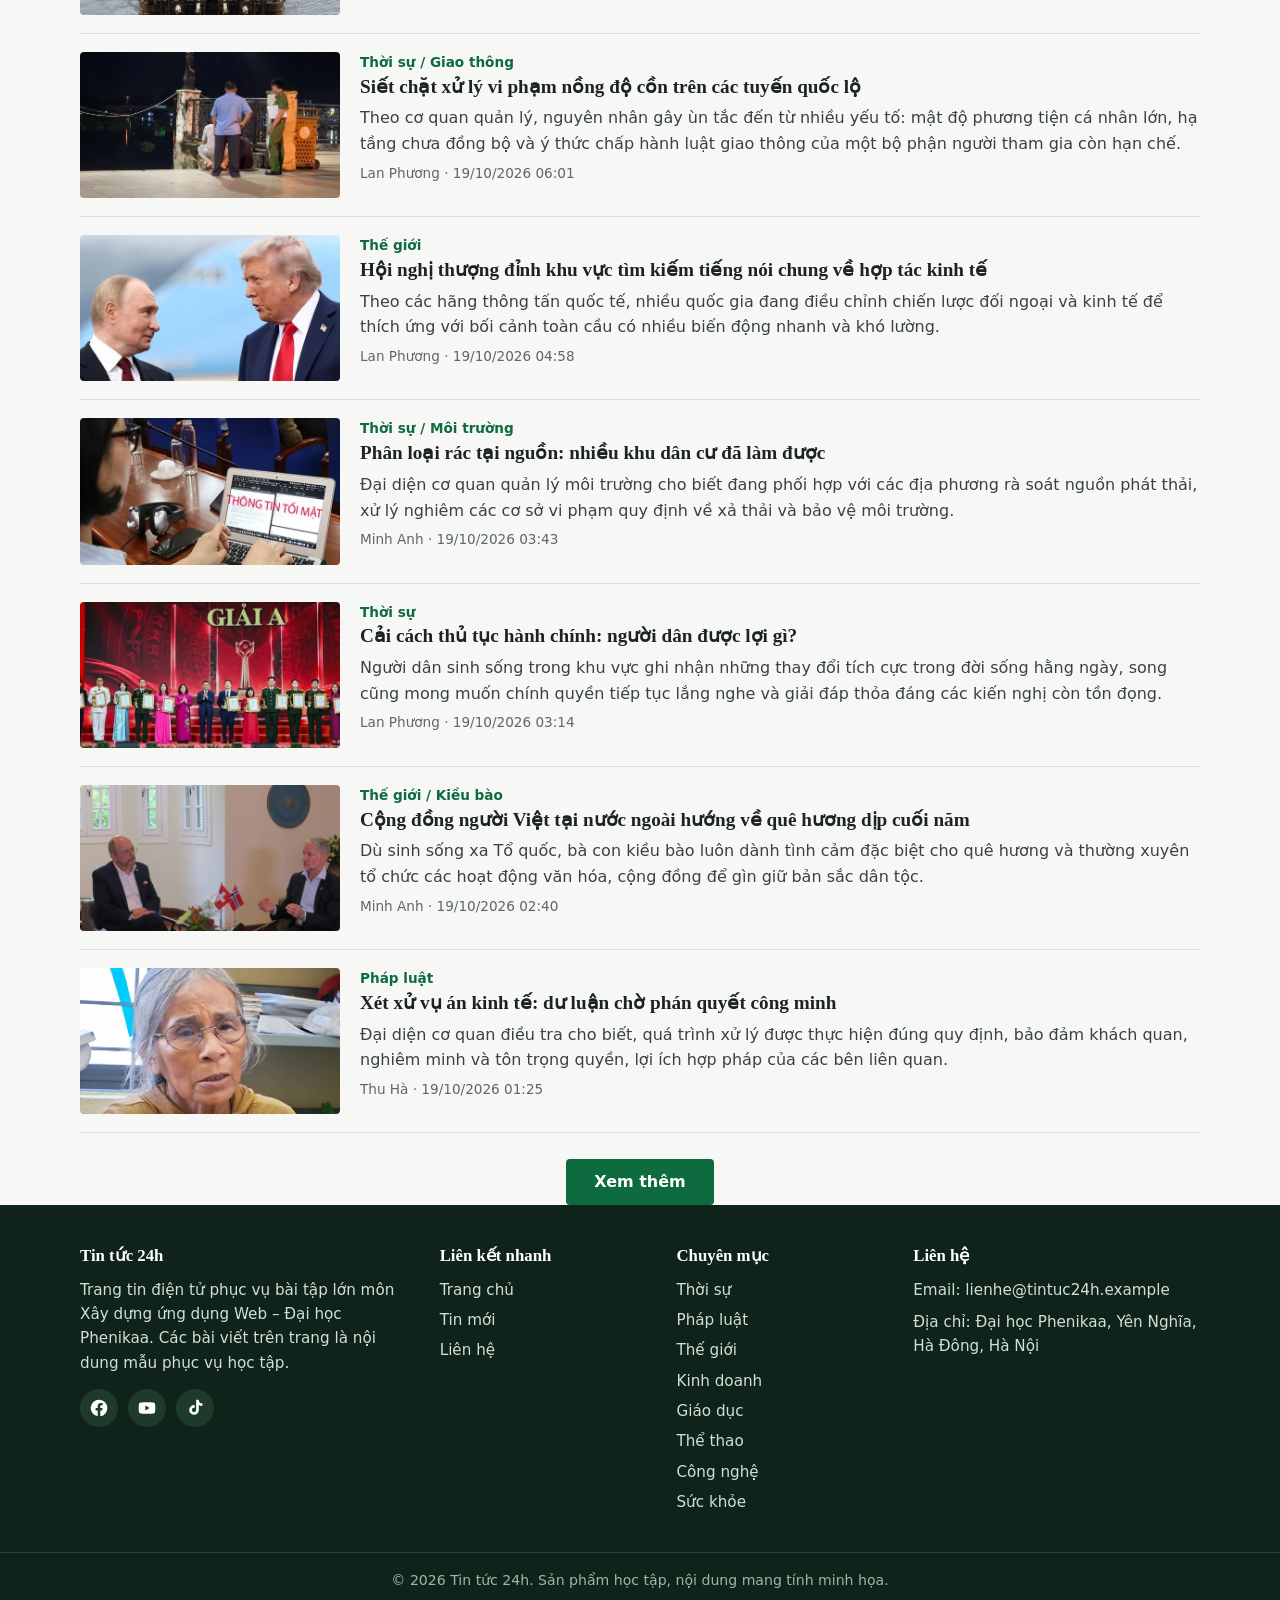
==== commit 7491ad9d: "ud" ====
--- a/index.html
+++ b/index.html
@@ -101,8 +101,6 @@
       .footer-grid { grid-template-columns: 1fr; }
     }
   </style>
-<link rel="preconnect" href="https://fonts.googleapis.com"><link href="https://fonts.googleapis.com/css2?family=Be+Vietnam+Pro:wght@400;600;700;800&display=swap" rel="stylesheet">
-  <link rel="stylesheet" href="theme.css?v=4">
 </head>
 <body>
   <header class="site-header">
@@ -149,7 +147,7 @@
     <div class="copyright">© <span id="year"></span> Tin tức 24h. Sản phẩm học tập, nội dung mang tính minh họa.</div>
   </footer>
 
-  <script src="data.js?v=4"></script>
+  <script src="data.js?v=5"></script>
   <script>
     "use strict";
 
